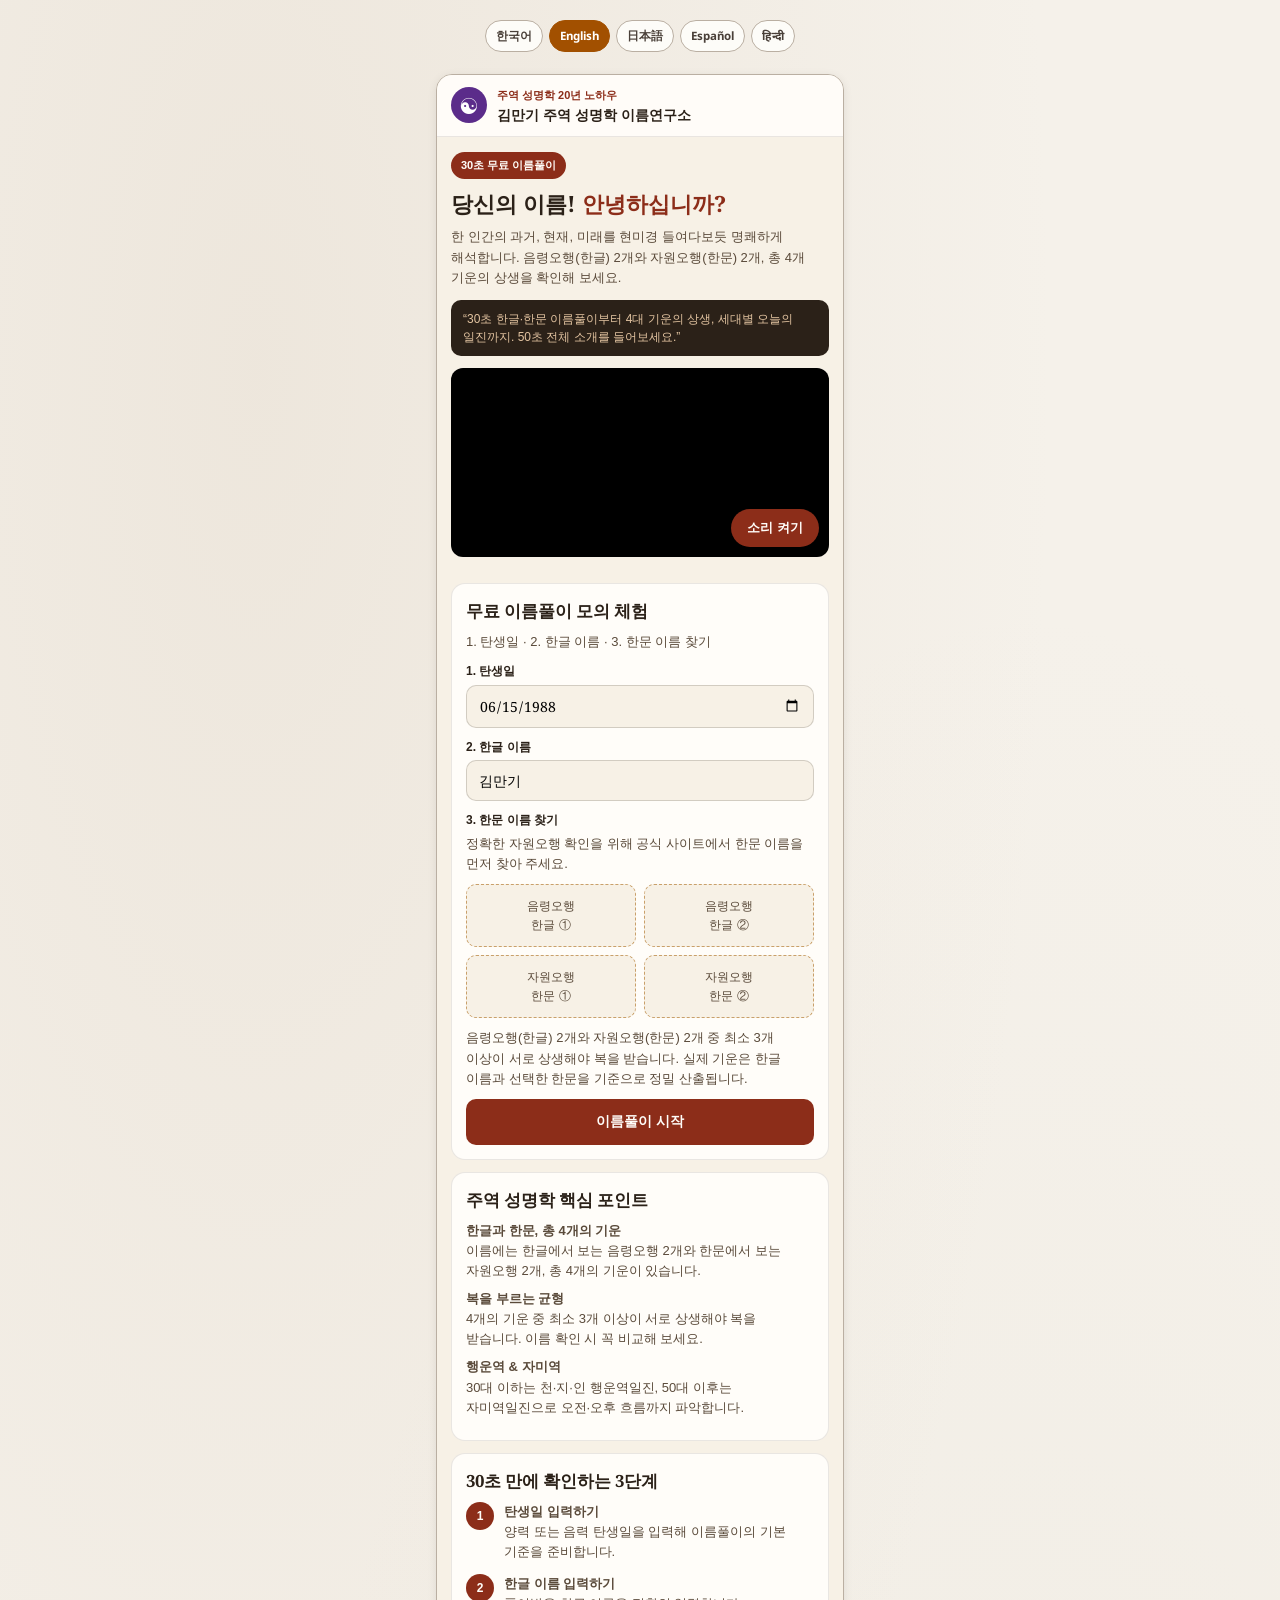
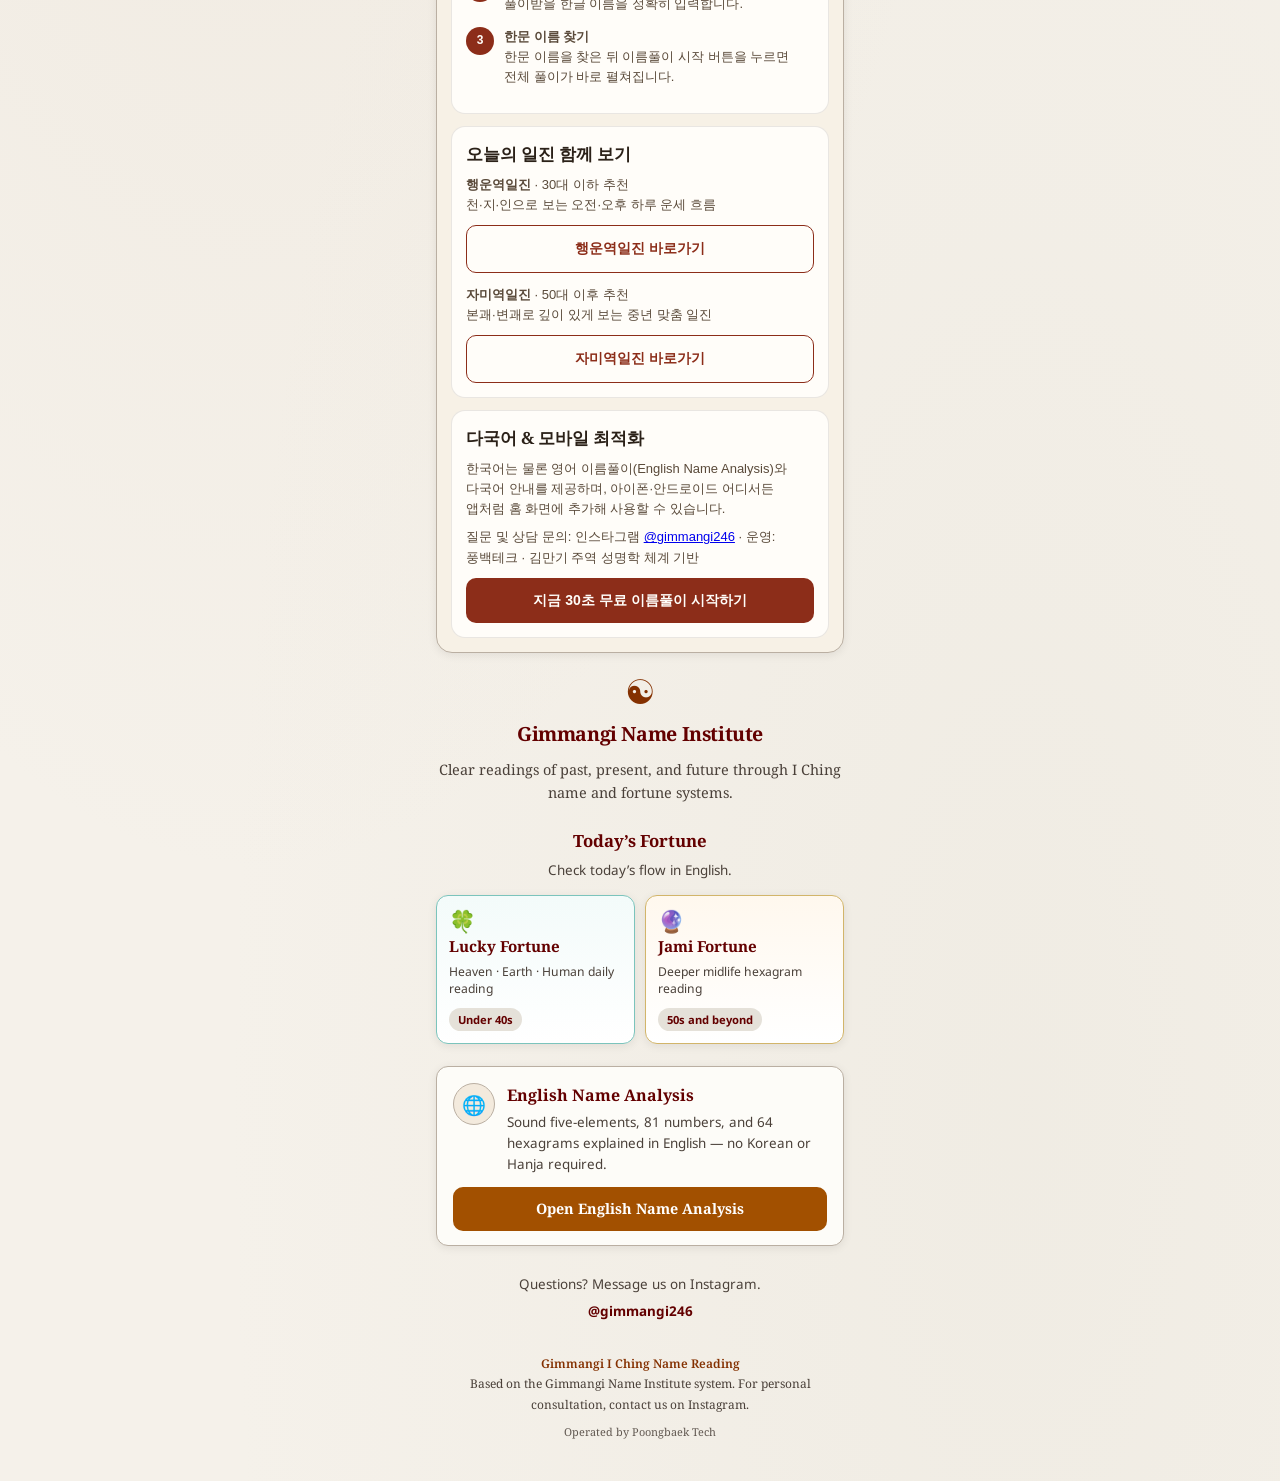
==== en/index.html @ 0e13546e "Replace hub intro stop with mute toggle so video no longer restarts from start. Co-authored-by: Curs" ====
<!doctype html>
<html lang="en">
<head>
  <meta charset="UTF-8" />
  <meta name="viewport" content="width=device-width, initial-scale=1, maximum-scale=1" />
  <title>Gimmangi Name Institute · I Ching Fortune</title>
  <meta name="description" content="English name analysis, Lucky Fortune (Haengun-yeok), and Jami Fortune — clear daily guidance in English." />
  <link rel="canonical" href="https://kmgg5694.github.io/en/" />
  <script src="/lang-hub.js"></script>
  <script>
    window.GA_MEASUREMENT_ID = "G-G76ZRYRJQH";
    (function () {
      var id = window.GA_MEASUREMENT_ID;
      if (!id || /X{4,}/.test(id)) return;
      var s = document.createElement("script");
      s.async = true;
      s.src = "https://www.googletagmanager.com/gtag/js?id=" + id;
      document.head.appendChild(s);
      window.dataLayer = window.dataLayer || [];
      function gtag(){ dataLayer.push(arguments); }
      window.gtag = gtag;
      gtag("js", new Date());
      gtag("config", id);
    })();
  </script>
  <link rel="preconnect" href="https://fonts.googleapis.com" />
  <link rel="preconnect" href="https://fonts.gstatic.com" crossorigin />
  <link href="https://fonts.googleapis.com/css2?family=Noto+Serif:wght@400;600;700&family=Noto+Sans:wght@400;500;700&display=swap" rel="stylesheet" />
  <style>
    body, p, span, div, h1, h2, h3, h4, h5, h6, li, td, th, label, a, button {
      word-break: keep-all;
      overflow-wrap: break-word;
      -webkit-hyphens: none;
      -ms-hyphens: none;
      hyphens: none;
    }
    :root {
      --bg: oklch(0.96 0.010 85);
      --fg: oklch(0.12 0.015 55);
      --card: oklch(0.99 0.005 85);
      --gold: oklch(0.42 0.16 65);
      --gold-deep: oklch(0.30 0.18 65);
      --gold-btn: oklch(0.52 0.16 68);
      --border: oklch(0.76 0.022 72);
      --muted: oklch(0.38 0.018 60);
      --chip: oklch(0.91 0.012 85);
    }
    * { box-sizing: border-box; }
    html, body { margin: 0; padding: 0; }
    body {
      font-family: "Noto Serif", "Georgia", serif;
      color: var(--fg);
      background: var(--bg);
      background-image:
        radial-gradient(ellipse at 20% 12%, oklch(0.85 0.030 75 / 0.28) 0%, transparent 55%),
        radial-gradient(ellipse at 80% 88%, oklch(0.88 0.020 95 / 0.20) 0%, transparent 55%);
      min-height: 100vh;
      line-height: 1.55;
    }
    .wrap { width: min(440px, 100%); margin: 0 auto; padding: 20px 16px 40px; }
    .lang-bar {
      display: flex; flex-wrap: wrap; justify-content: center; gap: 6px;
      margin: 0 0 22px;
    }
    .lang-bar a {
      text-decoration: none;
      font-family: "Noto Sans", "Noto Sans KR", sans-serif;
      font-size: 0.72rem;
      font-weight: 700;
      padding: 6px 10px;
      border-radius: 999px;
      border: 1px solid var(--border);
      color: var(--muted);
      background: var(--card);
    }
    .lang-bar a.on {
      background: var(--gold-btn);
      border-color: var(--gold-btn);
      color: #fff;
    }
    header { text-align: center; margin-bottom: 24px; }
    .taiji { font-size: 2.1rem; color: var(--gold); line-height: 1; margin-bottom: 10px; }
    h1 {
      font-size: 1.22rem; font-weight: 700; letter-spacing: -0.02em;
      color: var(--gold-deep); margin: 0 0 10px;
    }
    .lead { font-size: 0.9rem; color: var(--muted); margin: 0; }
    .sec-label {
      text-align: center; font-size: 1.05rem; color: var(--gold-deep); margin: 0 0 6px;
    }
    .sec-lead {
      text-align: center; font-size: 0.84rem; color: var(--muted); margin: 0 0 14px;
      font-family: "Noto Sans", sans-serif;
    }
    .today-iljin { margin-bottom: 22px; }
    .today-row { display: grid; grid-template-columns: 1fr 1fr; gap: 10px; }
    .today-card {
      display: flex; flex-direction: column; align-items: flex-start; gap: 4px;
      text-decoration: none; color: inherit;
      background: var(--card); border: 1px solid var(--border);
      border-radius: 12px; padding: 14px 12px 12px;
      box-shadow: 0 2px 10px oklch(0 0 0 / 0.08);
    }
    .today-card.lucky { border-color: #7bc4bc; background: linear-gradient(180deg,#f3fbfa,#fff); }
    .today-card.jami { border-color: #d2b56a; background: linear-gradient(180deg,#fff8ee,#fff); }
    .today-ico { font-size: 1.35rem; line-height: 1; }
    .today-title { font-size: 0.95rem; font-weight: 700; color: var(--gold-deep); }
    .today-desc {
      font-family: "Noto Sans", sans-serif; font-size: 0.76rem; color: var(--muted); line-height: 1.45;
    }
    .chip {
      display: inline-block; margin-top: 6px; font-size: 0.7rem;
      font-family: "Noto Sans", sans-serif; background: var(--chip); color: var(--gold-deep);
      border-radius: 999px; padding: 3px 9px; font-weight: 700;
    }
    .cards { display: flex; flex-direction: column; gap: 12px; }
    .card {
      background: var(--card); border: 1px solid var(--border); border-radius: 12px;
      padding: 16px 16px 14px; box-shadow: 0 2px 10px oklch(0 0 0 / 0.08);
    }
    .card-top { display: flex; gap: 12px; align-items: flex-start; }
    .icon {
      width: 42px; height: 42px; flex: 0 0 42px; display: grid; place-items: center;
      border-radius: 999px; background: oklch(0.94 0.02 75); border: 1px solid var(--border);
      font-size: 1.2rem;
    }
    .card h2 { font-size: 1.0rem; margin: 0 0 4px; color: var(--gold-deep); }
    .card p {
      margin: 0; font-size: 0.84rem; color: var(--muted); font-family: "Noto Sans", sans-serif;
    }
    .go {
      display: block; margin-top: 12px; text-align: center; text-decoration: none;
      font-weight: 700; font-size: 0.9rem; color: #fff; background: var(--gold-btn);
      border-radius: 10px; padding: 11px 14px;
    }
    .dm {
      margin-top: 28px; text-align: center; font-size: 0.84rem; color: var(--muted);
      font-family: "Noto Sans", sans-serif;
    }
    .handle {
      display: inline-block; margin-top: 6px; color: var(--gold-deep);
      font-weight: 700; text-decoration: none;
    }
    footer {
      margin-top: 32px; text-align: center; font-size: 0.75rem; color: var(--muted); line-height: 1.7;
    }
    footer strong { color: var(--gold); font-weight: 600; }
    .op { margin-top: 8px; font-size: 0.68rem; opacity: 0.85; }

  
    /* Manus promo under language bar (hub 태극 zone) — full video, not cropped */
    .manus-promo{
      margin:0 0 22px;
      background:#F7F1E6;
      border:1px solid var(--border);
      border-radius:16px;
      overflow:hidden;
      box-shadow:0 2px 10px oklch(0 0 0 / 0.08);
    }
    .manus-promo-top{
      display:flex; align-items:center; gap:10px;
      padding:12px 14px;
      background:rgba(255,253,249,.95);
      border-bottom:1px solid rgba(43,33,24,.1);
    }
    .manus-promo-tg{
      width:36px; height:36px; border-radius:50%; flex:0 0 auto;
      display:flex; align-items:center; justify-content:center;
      background:#5B2C8A; color:#fff; font-size:22px; line-height:1;
    }
    .manus-promo-kicker{
      margin:0; font-family:"Noto Sans KR",sans-serif;
      font-size:11px; font-weight:600; color:#8C2D19;
    }
    .manus-promo-title{
      margin:2px 0 0; font-size:14px; font-weight:700; line-height:1.3; color:#2B2118;
    }
    .manus-promo-card{ padding:14px; }
    .manus-promo-badge{
      display:inline-block; margin:0 0 10px; padding:5px 10px; border-radius:999px;
      background:#8C2D19; color:#FFFDF9;
      font-family:"Noto Sans KR",sans-serif; font-size:11px; font-weight:700;
    }
    .manus-promo-h{
      margin:0 0 8px; font-size:1.4rem; font-weight:700; line-height:1.35; color:#2B2118;
    }
    .manus-promo-h em{ font-style:normal; color:#8C2D19; }
    .manus-promo-desc{
      margin:0 0 12px; font-family:"Noto Sans KR",sans-serif;
      font-size:13px; line-height:1.55; color:#5A4A3A;
    }
    .manus-promo-player{ position:relative; border-radius:12px; overflow:hidden; background:#111; }
    .manus-promo-player video{
      display:block; width:100%; height:auto; background:#000; vertical-align:top;
    }
    .manus-mute-btn{
      position:absolute; right:10px; bottom:10px; z-index:5;
      border:0; border-radius:999px; padding:10px 16px;
      background:#8C2D19; color:#FFFDF9;
      font-family:"Noto Sans KR",sans-serif; font-size:13px; font-weight:700;
      box-shadow:0 2px 8px rgba(0,0,0,.35); cursor:pointer;
    }
    .manus-promo .mp-block{
      margin:12px 14px; padding:14px;
      background:#FFFDF9; border:1px solid rgba(43,33,24,.1);
      border-radius:14px;
    }
    .manus-promo .mp-block h3{
      margin:0 0 8px; font-size:1.05rem; font-weight:700; color:#2B2118;
    }
    .manus-promo .mp-block p, .manus-promo .mp-block li{
      font-family:"Noto Sans KR",sans-serif; font-size:13px; line-height:1.55; color:#5A4A3A;
    }
    .manus-promo .mp-block p{ margin:0 0 8px; }
    .manus-promo .mp-label{
      display:block; margin:10px 0 4px; font-family:"Noto Sans KR",sans-serif;
      font-size:12px; font-weight:700; color:#2B2118;
    }
    .manus-promo .mp-input{
      width:100%; box-sizing:border-box; padding:10px 12px;
      border:1px solid rgba(43,33,24,.18); border-radius:10px;
      background:#F7F1E6; font-size:14px; font-family:inherit;
    }
    .manus-promo .mp-grid2{
      display:grid; grid-template-columns:1fr 1fr; gap:8px; margin:10px 0;
    }
    .manus-promo .mp-slot{
      border:1px dashed #C9A06A; border-radius:10px; padding:12px 8px;
      text-align:center; font-family:"Noto Sans KR",sans-serif;
      font-size:12px; color:#5A4A3A; background:#F7F1E6;
    }
    .manus-promo .mp-btn{
      display:block; width:100%; box-sizing:border-box; margin-top:10px;
      text-align:center; text-decoration:none;
      padding:12px 14px; border-radius:10px;
      background:#8C2D19; color:#FFFDF9; font-weight:700; font-size:14px;
      font-family:"Noto Sans KR",sans-serif;
    }
    .manus-promo .mp-btn.ghost{
      background:#FFFDF9; color:#8C2D19; border:1px solid #8C2D19;
    }
    .manus-promo .mp-steps{ list-style:none; margin:0; padding:0; }
    .manus-promo .mp-steps li{
      display:flex; gap:10px; margin:0 0 12px; align-items:flex-start;
    }
    .manus-promo .mp-num{
      flex:0 0 auto; width:28px; height:28px; border-radius:50%;
      background:#8C2D19; color:#FFFDF9; display:flex; align-items:center; justify-content:center;
      font-size:12px; font-weight:700;
    }
    .manus-promo .mp-quote{
      margin:0 0 12px; padding:10px 12px; border-radius:10px;
      background:#2B2118; color:#E3C4A1;
      font-family:"Noto Sans KR",sans-serif; font-size:12px; line-height:1.5;
    }


  </style>
</head>
<body>
  <div class="wrap">

    <nav class="lang-bar" aria-label="Language">
      <a href="/" data-lang="ko">한국어</a>
      <a href="/en/" data-lang="en" class="on" aria-current="page">English</a>
      <a href="/jp/" data-lang="ja">日本語</a>
      <a href="/es/" data-lang="es">Español</a>
      <a href="/hi/" data-lang="hi">हिन्दी</a>
    </nav>

        <section class="manus-promo" aria-label="소개 홍보영상">
      <div class="manus-promo-top">
        <span class="manus-promo-tg" aria-hidden="true">☯</span>
        <div>
          <p class="manus-promo-kicker">주역 성명학 20년 노하우</p>
          <p class="manus-promo-title">김만기 주역 성명학 이름연구소</p>
        </div>
      </div>
      <div class="manus-promo-card">
        <span class="manus-promo-badge">30초 무료 이름풀이</span>
        <h2 class="manus-promo-h">당신의 이름! <em>안녕하십니까?</em></h2>
        <p class="manus-promo-desc">한 인간의 과거, 현재, 미래를 현미경 들여다보듯 명쾌하게 해석합니다. 음령오행(한글) 2개와 자원오행(한문) 2개, 총 4개 기운의 상생을 확인해 보세요.</p>
        <p class="mp-quote">“30초 한글·한문 이름풀이부터 4대 기운의 상생, 세대별 오늘의 일진까지. 50초 전체 소개를 들어보세요.”</p>
                <div class="manus-promo-player">
          <video id="hubManusVideo" playsinline autoplay muted preload="auto"
            src="/videos/video_final_intro_dubbed_ass.mp4"></video>
          <button type="button" class="manus-mute-btn" id="hubManusMute" aria-label="소리 켜기">소리 켜기</button>
        </div>
        <script>
        (function(){
          var v=document.getElementById('hubManusVideo');
          var b=document.getElementById('hubManusMute');
          if(!v||!b) return;
          v.muted=true;
          function syncBtn(){
            var on=!v.muted;
            b.textContent=on?'소리 끄기':'소리 켜기';
            b.setAttribute('aria-label', on?'소리 끄기':'소리 켜기');
          }
          function tryPlay(){
            var p=v.play();
            if(p&&p.catch)p.catch(function(){});
          }
          tryPlay();
          v.addEventListener('loadeddata', tryPlay, {once:true});
          syncBtn();
          b.addEventListener('click', function(){
            v.muted=!v.muted;
            if(!v.muted) tryPlay();
            syncBtn();
          });
          v.addEventListener('volumechange', syncBtn);
        })();
        </script>
</div>

      <div class="mp-block">
        <h3>무료 이름풀이 모의 체험</h3>
        <p>1. 탄생일 · 2. 한글 이름 · 3. 한문 이름 찾기</p>
        <label class="mp-label">1. 탄생일</label>
        <input class="mp-input" type="date" value="1988-06-15" />
        <label class="mp-label">2. 한글 이름</label>
        <input class="mp-input" type="text" value="김만기" placeholder="예: 홍길동" />
        <label class="mp-label">3. 한문 이름 찾기</label>
        <p>정확한 자원오행 확인을 위해 공식 사이트에서 한문 이름을 먼저 찾아 주세요.</p>
        <div class="mp-grid2">
          <div class="mp-slot">음령오행<br>한글 ①</div>
          <div class="mp-slot">음령오행<br>한글 ②</div>
          <div class="mp-slot">자원오행<br>한문 ①</div>
          <div class="mp-slot">자원오행<br>한문 ②</div>
        </div>
        <p>음령오행(한글) 2개와 자원오행(한문) 2개 중 최소 3개 이상이 서로 상생해야 복을 받습니다. 실제 기운은 한글 이름과 선택한 한문을 기준으로 정밀 산출됩니다.</p>
        <a class="mp-btn" href="https://kmgg5694.github.io/nameanalyz/" target="_blank" rel="noopener">이름풀이 시작</a>
      </div>

      <div class="mp-block">
        <h3>주역 성명학 핵심 포인트</h3>
        <p><strong>한글과 한문, 총 4개의 기운</strong><br>이름에는 한글에서 보는 음령오행 2개와 한문에서 보는 자원오행 2개, 총 4개의 기운이 있습니다.</p>
        <p><strong>복을 부르는 균형</strong><br>4개의 기운 중 최소 3개 이상이 서로 상생해야 복을 받습니다. 이름 확인 시 꼭 비교해 보세요.</p>
        <p><strong>행운역 &amp; 자미역</strong><br>30대 이하는 천·지·인 행운역일진, 50대 이후는 자미역일진으로 오전·오후 흐름까지 파악합니다.</p>
      </div>

      <div class="mp-block">
        <h3>30초 만에 확인하는 3단계</h3>
        <ol class="mp-steps">
          <li><span class="mp-num">1</span><div><strong>탄생일 입력하기</strong><br>양력 또는 음력 탄생일을 입력해 이름풀이의 기본 기준을 준비합니다.</div></li>
          <li><span class="mp-num">2</span><div><strong>한글 이름 입력하기</strong><br>풀이받을 한글 이름을 정확히 입력합니다.</div></li>
          <li><span class="mp-num">3</span><div><strong>한문 이름 찾기</strong><br>한문 이름을 찾은 뒤 이름풀이 시작 버튼을 누르면 전체 풀이가 바로 펼쳐집니다.</div></li>
        </ol>
      </div>

      <div class="mp-block">
        <h3>오늘의 일진 함께 보기</h3>
        <p><strong>행운역일진</strong> · 30대 이하 추천<br>천·지·인으로 보는 오전·오후 하루 운세 흐름</p>
        <a class="mp-btn ghost" href="https://kmgg5694.github.io/lucky-8/" target="_blank" rel="noopener">행운역일진 바로가기</a>
        <p style="margin-top:12px"><strong>자미역일진</strong> · 50대 이후 추천<br>본괘·변괘로 깊이 있게 보는 중년 맞춤 일진</p>
        <a class="mp-btn ghost" href="https://kmgg5694.github.io/app_iljin/" target="_blank" rel="noopener">자미역일진 바로가기</a>
      </div>

      <div class="mp-block" style="margin-bottom:14px">
        <h3>다국어 &amp; 모바일 최적화</h3>
        <p>한국어는 물론 영어 이름풀이(English Name Analysis)와 다국어 안내를 제공하며, 아이폰·안드로이드 어디서든 앱처럼 홈 화면에 추가해 사용할 수 있습니다.</p>
        <p>질문 및 상담 문의: 인스타그램 <a href="https://www.instagram.com/gimmangi246/" target="_blank" rel="noopener">@gimmangi246</a> · 운영: 풍백테크 · 김만기 주역 성명학 체계 기반</p>
        <a class="mp-btn" href="https://kmgg5694.github.io/nameanalyz/" target="_blank" rel="noopener">지금 30초 무료 이름풀이 시작하기</a>
      </div>
    </section>

<header>
      <div class="taiji" aria-hidden="true">☯</div>
      <h1>Gimmangi Name Institute</h1>
      <p class="lead">Clear readings of past, present, and future through I Ching name and fortune systems.</p>
    </header>

    <section class="today-iljin" aria-label="Today’s Fortune">
      <h2 class="sec-label">Today’s Fortune</h2>
      <p class="sec-lead">Check today’s flow in English.</p>
      <div class="today-row">
        <a class="today-card lucky" href="https://kmgg5694.github.io/lucky-8/?lang=en" target="_blank" rel="noopener">
          <span class="today-ico">🍀</span>
          <span class="today-title">Lucky Fortune</span>
          <span class="today-desc">Heaven · Earth · Human daily reading</span>
          <span class="chip">Under 40s</span>
        </a>
        <a class="today-card jami" href="https://kmgg5694.github.io/app_iljin/?lang=en" target="_blank" rel="noopener">
          <span class="today-ico">🔮</span>
          <span class="today-title">Jami Fortune</span>
          <span class="today-desc">Deeper midlife hexagram reading</span>
          <span class="chip">50s and beyond</span>
        </a>
      </div>
    </section>

    <section class="cards" aria-label="services">
      <article class="card">
        <div class="card-top">
          <div class="icon">🌐</div>
          <div>
            <h2>English Name Analysis</h2>
            <p>Sound five-elements, 81 numbers, and 64 hexagrams explained in English — no Korean or Hanja required.</p>
          </div>
        </div>
        <a class="go" href="https://kmgg5694.github.io/nameanalyz/english/" target="_blank" rel="noopener">Open English Name Analysis</a>
      </article>
    </section>

    <p class="dm">
      Questions? Message us on Instagram.<br />
      <a class="handle" href="https://www.instagram.com/gimmangi246" target="_blank" rel="noopener">@gimmangi246</a>
    </p>

    <footer>
      <strong>Gimmangi I Ching Name Reading</strong><br />
      Based on the Gimmangi Name Institute system. For personal consultation, contact us on Instagram.
      <div class="op">Operated by Poongbaek Tech</div>
    </footer>
  </div>
</body>
</html>
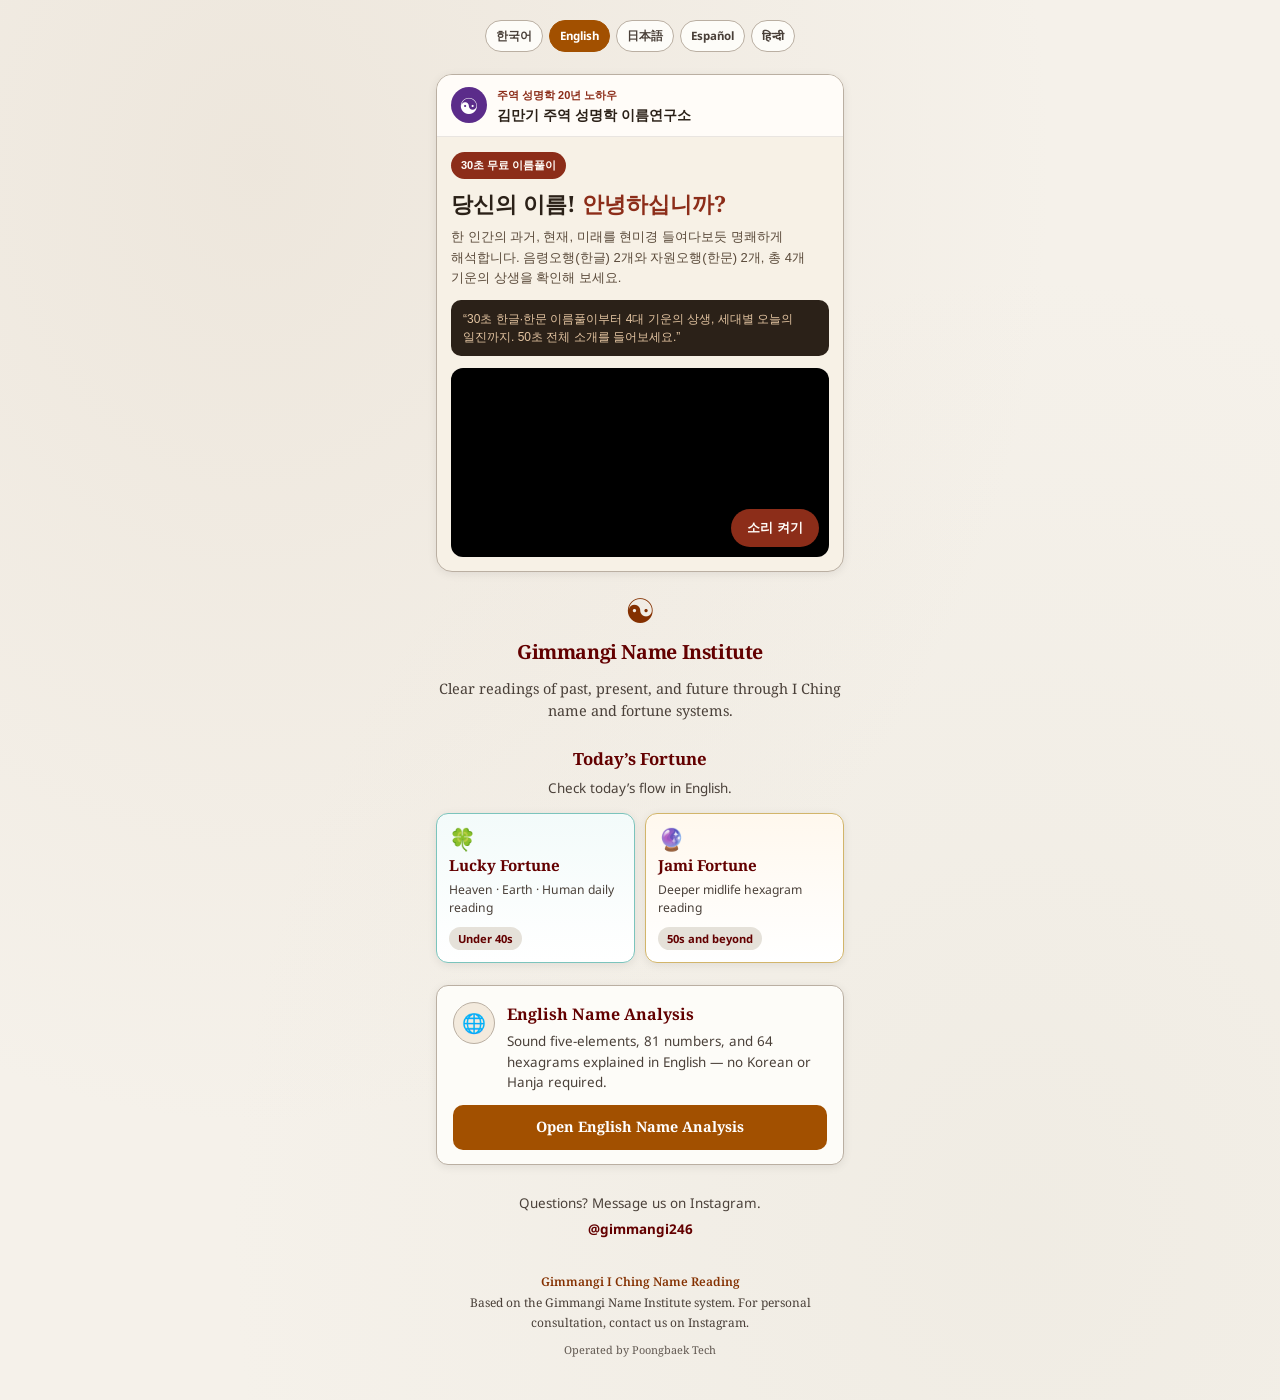
==== commit c13f51fd: "Remove hub mock-experience blocks so Taiji program follows intro video. Co-authored-by: Cursor <curs" ====
--- a/en/index.html
+++ b/en/index.html
@@ -314,56 +314,7 @@
         </script>
 </div>
 
-      <div class="mp-block">
-        <h3>무료 이름풀이 모의 체험</h3>
-        <p>1. 탄생일 · 2. 한글 이름 · 3. 한문 이름 찾기</p>
-        <label class="mp-label">1. 탄생일</label>
-        <input class="mp-input" type="date" value="1988-06-15" />
-        <label class="mp-label">2. 한글 이름</label>
-        <input class="mp-input" type="text" value="김만기" placeholder="예: 홍길동" />
-        <label class="mp-label">3. 한문 이름 찾기</label>
-        <p>정확한 자원오행 확인을 위해 공식 사이트에서 한문 이름을 먼저 찾아 주세요.</p>
-        <div class="mp-grid2">
-          <div class="mp-slot">음령오행<br>한글 ①</div>
-          <div class="mp-slot">음령오행<br>한글 ②</div>
-          <div class="mp-slot">자원오행<br>한문 ①</div>
-          <div class="mp-slot">자원오행<br>한문 ②</div>
-        </div>
-        <p>음령오행(한글) 2개와 자원오행(한문) 2개 중 최소 3개 이상이 서로 상생해야 복을 받습니다. 실제 기운은 한글 이름과 선택한 한문을 기준으로 정밀 산출됩니다.</p>
-        <a class="mp-btn" href="https://kmgg5694.github.io/nameanalyz/" target="_blank" rel="noopener">이름풀이 시작</a>
-      </div>
-
-      <div class="mp-block">
-        <h3>주역 성명학 핵심 포인트</h3>
-        <p><strong>한글과 한문, 총 4개의 기운</strong><br>이름에는 한글에서 보는 음령오행 2개와 한문에서 보는 자원오행 2개, 총 4개의 기운이 있습니다.</p>
-        <p><strong>복을 부르는 균형</strong><br>4개의 기운 중 최소 3개 이상이 서로 상생해야 복을 받습니다. 이름 확인 시 꼭 비교해 보세요.</p>
-        <p><strong>행운역 &amp; 자미역</strong><br>30대 이하는 천·지·인 행운역일진, 50대 이후는 자미역일진으로 오전·오후 흐름까지 파악합니다.</p>
-      </div>
-
-      <div class="mp-block">
-        <h3>30초 만에 확인하는 3단계</h3>
-        <ol class="mp-steps">
-          <li><span class="mp-num">1</span><div><strong>탄생일 입력하기</strong><br>양력 또는 음력 탄생일을 입력해 이름풀이의 기본 기준을 준비합니다.</div></li>
-          <li><span class="mp-num">2</span><div><strong>한글 이름 입력하기</strong><br>풀이받을 한글 이름을 정확히 입력합니다.</div></li>
-          <li><span class="mp-num">3</span><div><strong>한문 이름 찾기</strong><br>한문 이름을 찾은 뒤 이름풀이 시작 버튼을 누르면 전체 풀이가 바로 펼쳐집니다.</div></li>
-        </ol>
-      </div>
-
-      <div class="mp-block">
-        <h3>오늘의 일진 함께 보기</h3>
-        <p><strong>행운역일진</strong> · 30대 이하 추천<br>천·지·인으로 보는 오전·오후 하루 운세 흐름</p>
-        <a class="mp-btn ghost" href="https://kmgg5694.github.io/lucky-8/" target="_blank" rel="noopener">행운역일진 바로가기</a>
-        <p style="margin-top:12px"><strong>자미역일진</strong> · 50대 이후 추천<br>본괘·변괘로 깊이 있게 보는 중년 맞춤 일진</p>
-        <a class="mp-btn ghost" href="https://kmgg5694.github.io/app_iljin/" target="_blank" rel="noopener">자미역일진 바로가기</a>
-      </div>
-
-      <div class="mp-block" style="margin-bottom:14px">
-        <h3>다국어 &amp; 모바일 최적화</h3>
-        <p>한국어는 물론 영어 이름풀이(English Name Analysis)와 다국어 안내를 제공하며, 아이폰·안드로이드 어디서든 앱처럼 홈 화면에 추가해 사용할 수 있습니다.</p>
-        <p>질문 및 상담 문의: 인스타그램 <a href="https://www.instagram.com/gimmangi246/" target="_blank" rel="noopener">@gimmangi246</a> · 운영: 풍백테크 · 김만기 주역 성명학 체계 기반</p>
-        <a class="mp-btn" href="https://kmgg5694.github.io/nameanalyz/" target="_blank" rel="noopener">지금 30초 무료 이름풀이 시작하기</a>
-      </div>
-    </section>
+      </section>
 
 <header>
       <div class="taiji" aria-hidden="true">☯</div>
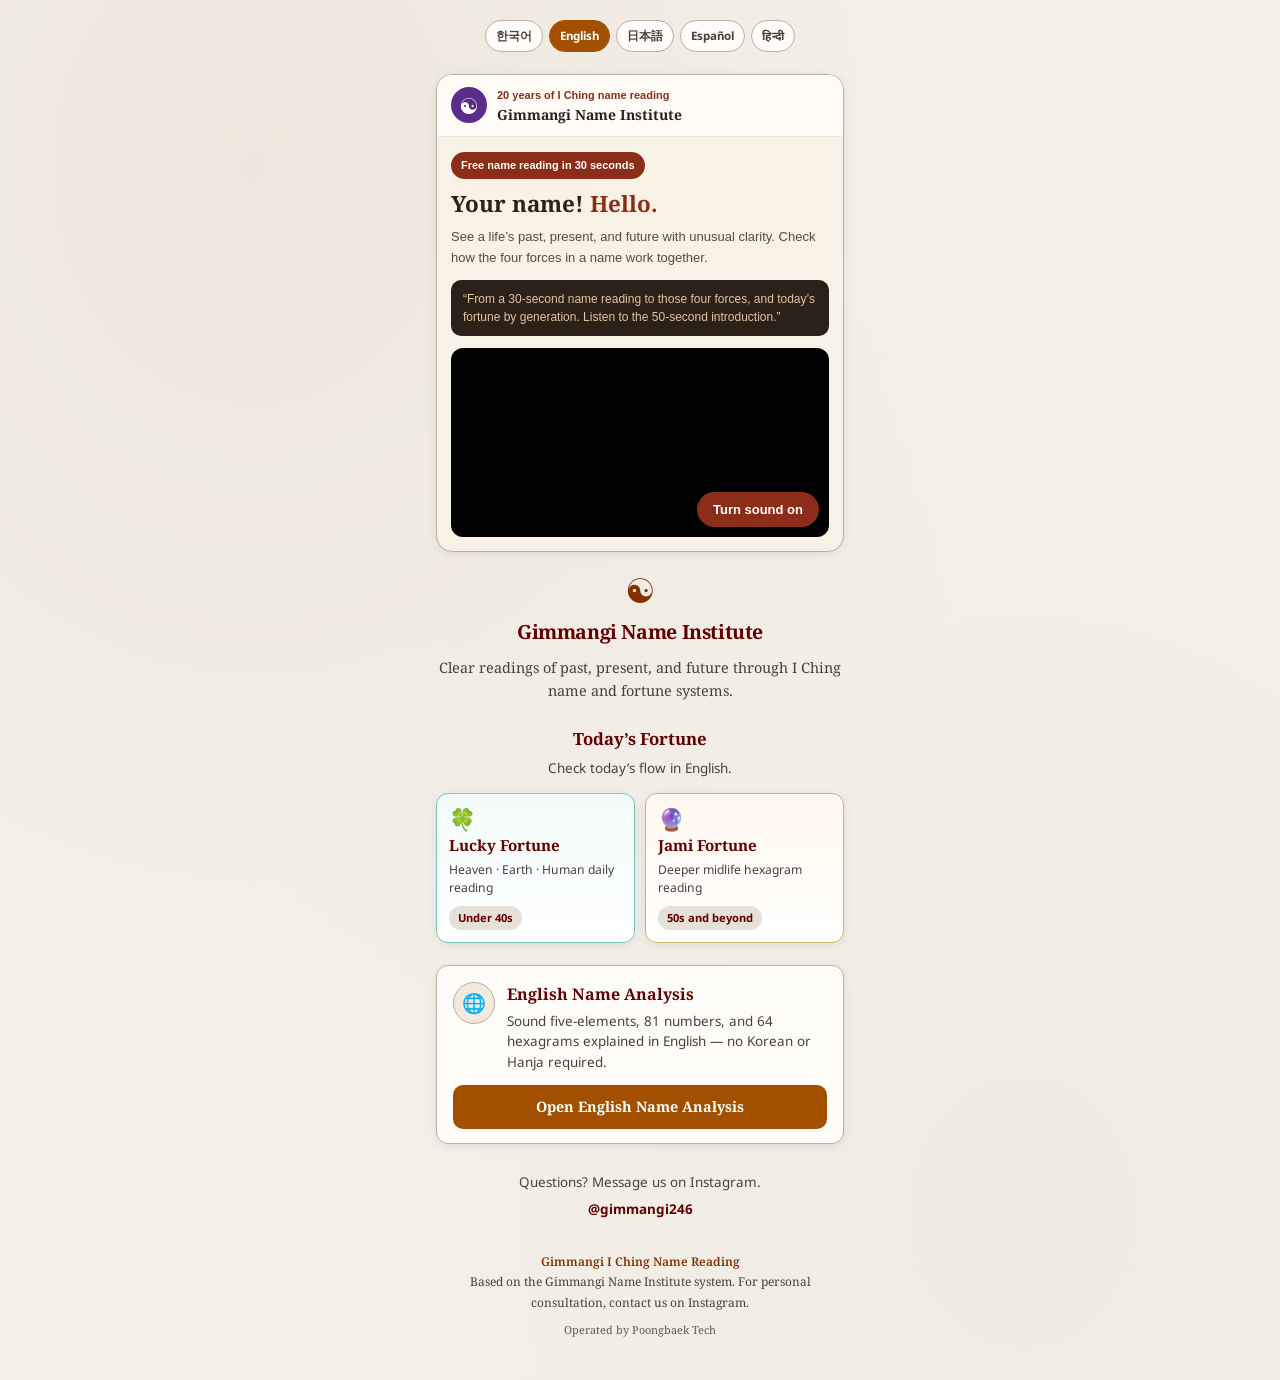
==== commit 9d2141ea: "Translate the foreign hub intro blocks out of Korean." ====
--- a/en/index.html
+++ b/en/index.html
@@ -4,7 +4,7 @@
   <meta charset="UTF-8" />
   <meta name="viewport" content="width=device-width, initial-scale=1, maximum-scale=1" />
   <title>Gimmangi Name Institute · I Ching Fortune</title>
-  <meta name="description" content="English name analysis, Lucky Fortune (Haengun-yeok), and Jami Fortune — clear daily guidance in English." />
+  <meta name="description" content="Free I Ching name reading and today's fortune in about 30 seconds. See luck, money, and relationships in your name — Gimmangi Name Institute." />
   <link rel="canonical" href="https://kmgg5694.github.io/en/" />
   <script src="/lang-hub.js"></script>
   <script>
@@ -272,19 +272,19 @@
       <div class="manus-promo-top">
         <span class="manus-promo-tg" aria-hidden="true">☯</span>
         <div>
-          <p class="manus-promo-kicker">주역 성명학 20년 노하우</p>
-          <p class="manus-promo-title">김만기 주역 성명학 이름연구소</p>
+          <p class="manus-promo-kicker">20 years of I Ching name reading</p>
+          <p class="manus-promo-title">Gimmangi Name Institute</p>
         </div>
       </div>
       <div class="manus-promo-card">
-        <span class="manus-promo-badge">30초 무료 이름풀이</span>
-        <h2 class="manus-promo-h">당신의 이름! <em>안녕하십니까?</em></h2>
-        <p class="manus-promo-desc">한 인간의 과거, 현재, 미래를 현미경 들여다보듯 명쾌하게 해석합니다. 음령오행(한글) 2개와 자원오행(한문) 2개, 총 4개 기운의 상생을 확인해 보세요.</p>
-        <p class="mp-quote">“30초 한글·한문 이름풀이부터 4대 기운의 상생, 세대별 오늘의 일진까지. 50초 전체 소개를 들어보세요.”</p>
+        <span class="manus-promo-badge">Free name reading in 30 seconds</span>
+        <h2 class="manus-promo-h">Your name! <em>Hello.</em></h2>
+        <p class="manus-promo-desc">See a life’s past, present, and future with unusual clarity. Check how the four forces in a name work together.</p>
+        <p class="mp-quote">“From a 30-second name reading to those four forces, and today’s fortune by generation. Listen to the 50-second introduction.”</p>
                 <div class="manus-promo-player">
           <video id="hubManusVideo" playsinline autoplay muted preload="auto"
             src="/videos/video_final_intro_dubbed_ass.mp4"></video>
-          <button type="button" class="manus-mute-btn" id="hubManusMute" aria-label="소리 켜기">소리 켜기</button>
+          <button type="button" class="manus-mute-btn" id="hubManusMute" aria-label="Turn sound on">Turn sound on</button>
         </div>
         <script>
         (function(){
@@ -294,8 +294,8 @@
           v.muted=true;
           function syncBtn(){
             var on=!v.muted;
-            b.textContent=on?'소리 끄기':'소리 켜기';
-            b.setAttribute('aria-label', on?'소리 끄기':'소리 켜기');
+            b.textContent=on?'Turn sound off':'Turn sound on';
+            b.setAttribute('aria-label', on?'Turn sound off':'Turn sound on');
           }
           function tryPlay(){
             var p=v.play();
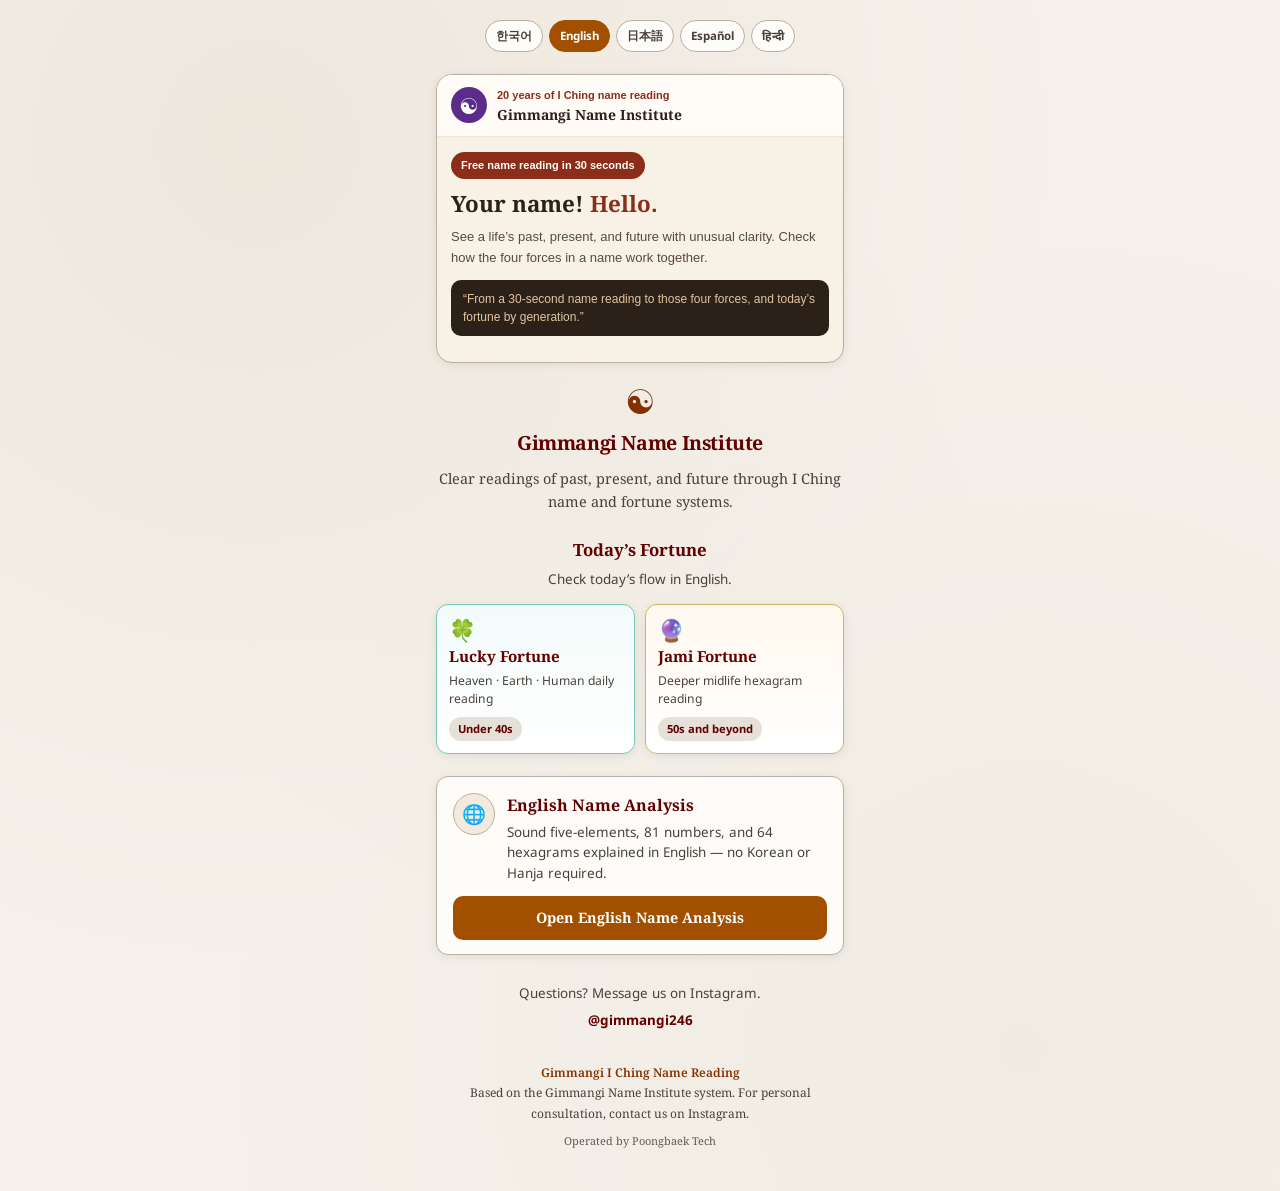
==== commit bca1d36a: "Remove the Korean intro video from the foreign language hub pages." ====
--- a/en/index.html
+++ b/en/index.html
@@ -280,38 +280,7 @@
         <span class="manus-promo-badge">Free name reading in 30 seconds</span>
         <h2 class="manus-promo-h">Your name! <em>Hello.</em></h2>
         <p class="manus-promo-desc">See a life’s past, present, and future with unusual clarity. Check how the four forces in a name work together.</p>
-        <p class="mp-quote">“From a 30-second name reading to those four forces, and today’s fortune by generation. Listen to the 50-second introduction.”</p>
-                <div class="manus-promo-player">
-          <video id="hubManusVideo" playsinline autoplay muted preload="auto"
-            src="/videos/video_final_intro_dubbed_ass.mp4"></video>
-          <button type="button" class="manus-mute-btn" id="hubManusMute" aria-label="Turn sound on">Turn sound on</button>
-        </div>
-        <script>
-        (function(){
-          var v=document.getElementById('hubManusVideo');
-          var b=document.getElementById('hubManusMute');
-          if(!v||!b) return;
-          v.muted=true;
-          function syncBtn(){
-            var on=!v.muted;
-            b.textContent=on?'Turn sound off':'Turn sound on';
-            b.setAttribute('aria-label', on?'Turn sound off':'Turn sound on');
-          }
-          function tryPlay(){
-            var p=v.play();
-            if(p&&p.catch)p.catch(function(){});
-          }
-          tryPlay();
-          v.addEventListener('loadeddata', tryPlay, {once:true});
-          syncBtn();
-          b.addEventListener('click', function(){
-            v.muted=!v.muted;
-            if(!v.muted) tryPlay();
-            syncBtn();
-          });
-          v.addEventListener('volumechange', syncBtn);
-        })();
-        </script>
+        <p class="mp-quote">“From a 30-second name reading to those four forces, and today’s fortune by generation.”</p>
 </div>
 
       </section>
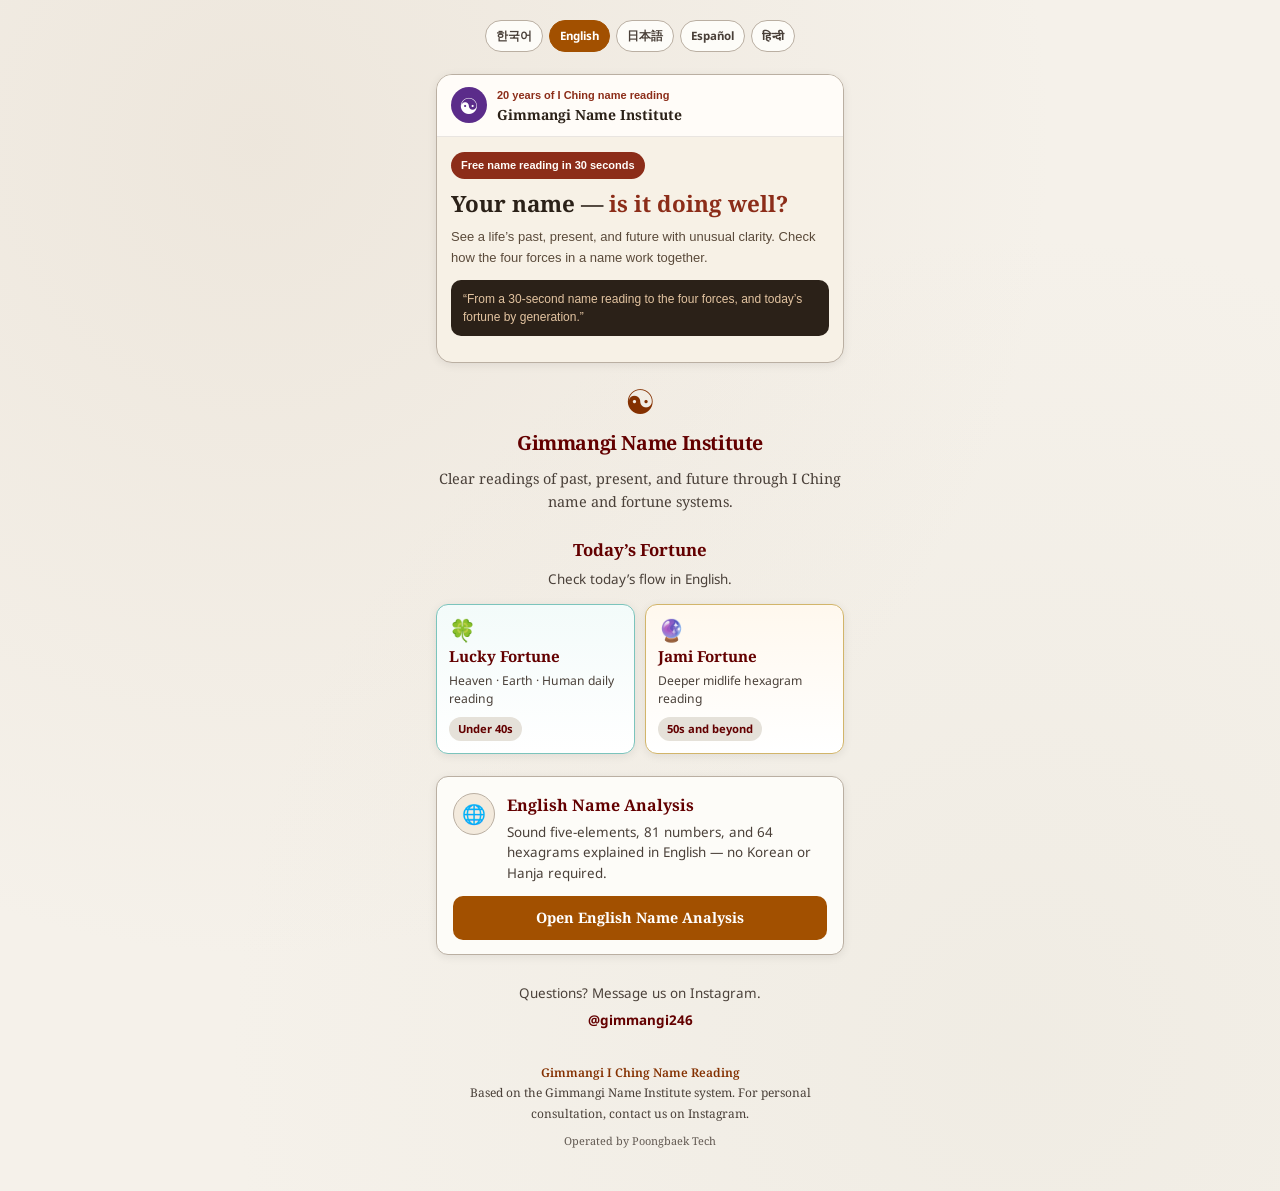
==== commit e366e7b5: "Ask whether the name is well, and drop the demonstrative in the quote." ====
--- a/en/index.html
+++ b/en/index.html
@@ -278,9 +278,9 @@
       </div>
       <div class="manus-promo-card">
         <span class="manus-promo-badge">Free name reading in 30 seconds</span>
-        <h2 class="manus-promo-h">Your name! <em>Hello.</em></h2>
+        <h2 class="manus-promo-h">Your name — <em>is it doing well?</em></h2>
         <p class="manus-promo-desc">See a life’s past, present, and future with unusual clarity. Check how the four forces in a name work together.</p>
-        <p class="mp-quote">“From a 30-second name reading to those four forces, and today’s fortune by generation.”</p>
+        <p class="mp-quote">“From a 30-second name reading to the four forces, and today’s fortune by generation.”</p>
 </div>
 
       </section>
